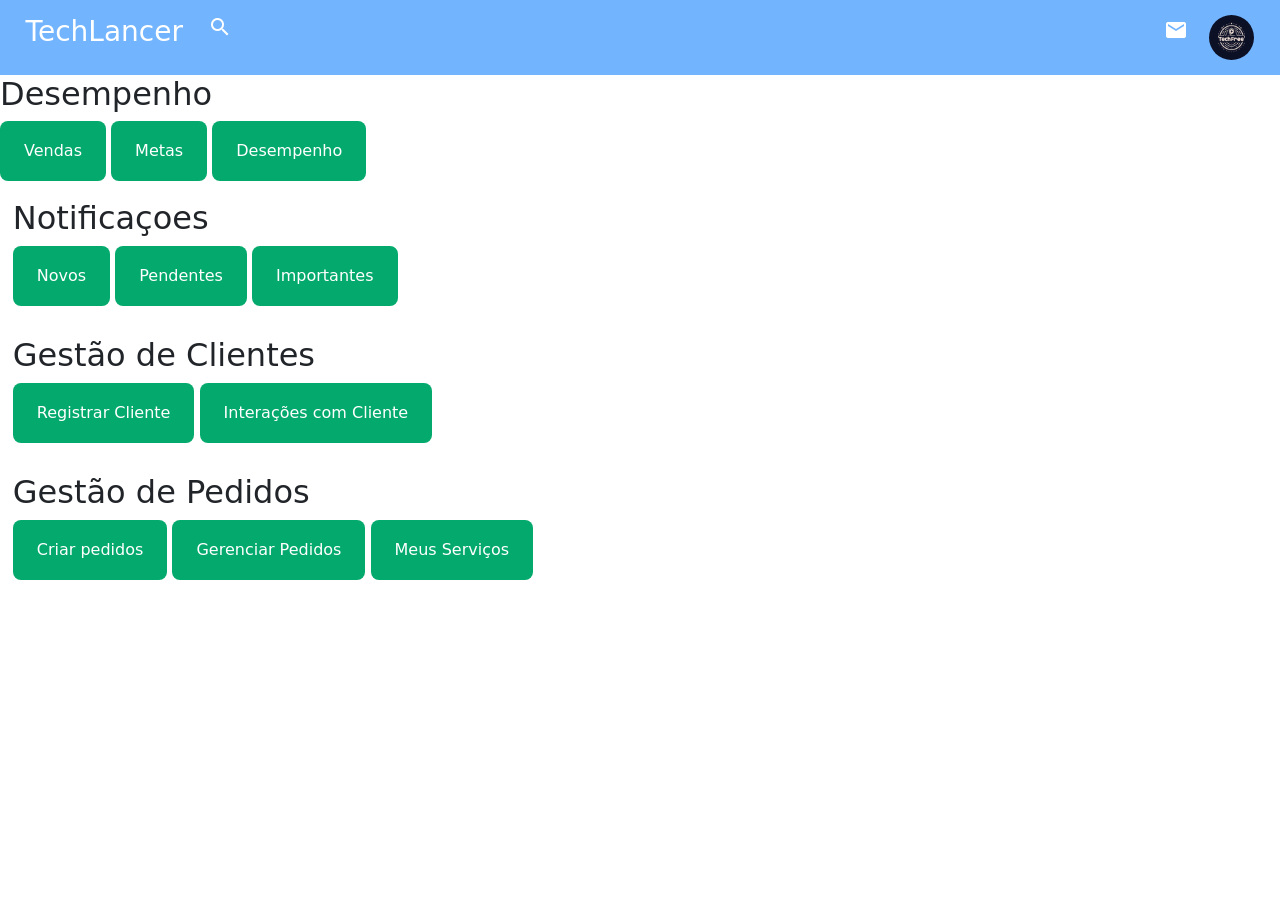
==== interface_tec.html @ 64a8507b "Merge remote-tracking branch 'refs/remotes/origin/Guilherme' into Guilherme" ====
<!DOCTYPE html>
<html lang="pt-br">
<head>
    <meta charset="UTF-8">
    <meta name="viewport" content="width=device-width, initial-scale=1.0">
    <title>Interface tecnico</title>
    <link href="https://cdn.jsdelivr.net/npm/bootstrap@5.3.3/dist/css/bootstrap.min.css" rel="stylesheet" integrity="sha384-QWTKZyjpPEjISv5WaRU9OFeRpok6YctnYmDr5pNlyT2bRjXh0JMhjY6hW+ALEwIH" crossorigin="anonymous">
    <link rel="stylesheet" href="/assets/css/interface-tec.css">
    <link href="https://fonts.googleapis.com/icon?family=Material+Icons" rel="stylesheet">
    <link rel="stylesheet" href="assets/css/style.css">

</head>
<body>
    <header>
        <div class="info-header">
            <div class="logo">
                <h3>TechLancer</h3>
            </div>
            <div class="icons-header">
                <span class="material-icons">
                    search
                </span>
            </div>
        </div>
        <div style="align-items: center;" class info-header>
            <span  class="material-icons">
                circle_notifications
            </span>
            <span class="material-icons">
                email
                </span>
            <img style="height: 45px; width: 45px; border-radius: 50px; margin-left: 20px;" src="/assets/imagens/logo.jpg">
        </div>
    </header>

    <div id="desempenho">
        <div class="resumo-de-vendas">
            <h2>Desempenho</h2>
            <button>Vendas</button>
            <button>Metas</button>
            <button>Desempenho</button>
        </div>
    </div>
    <div id="notificacao">
        <div class="notificacao">
            <h2>Notificaçoes</h2>
            <button>Novos</button>
            <button>Pendentes</button>
            <button>Importantes</button>
        </div>
    </div>
    <div id="gestao-de-cliente">
        <div class="cadastro-de-cliente">
            <h2>Gestão de Clientes</h2>
            <button>Registrar Cliente</button>
            <button>Interações com Cliente</button>
        </div>
    </div>
    <div id="gestao-de-pedido">
        <div class="criacao-e-gerenciamento">
            <h2>Gestão de Pedidos</h2>
            <button>Criar pedidos</button>
            <button>Gerenciar Pedidos</button>
            <button>Meus Serviços</button>
        </div>
    </div>
</body>
</html>
---- assets/css/interface-tec.css ----
*{
  margin:0;
  padding:0;
  box-sizing: border-box;
}
header{
  background-color: #73b4ff;
  padding: 15px 2%;
  display: flex;
  justify-content: space-between;
}
.info-header{
  color: white;
  display: flex;
  justify-content: space-around;
  width: 5vh;
}
.info-header svg{
  align-items: center;
  margin: 20px;
  color: white;
}
.icons-header{
  margin-left: 15px;
}
.material-icons{
  color: white;
  width: 20px;
  height: 20px;
  margin-left: 10px;
}

<<<<<<< HEAD
  #desempenho{
    display: flex;
    flex-direction: column;
    padding: 1%;
  }
  #notificacao{
    display: flex;
    flex-direction: column;
    padding: 1%;
  }
  #gestao-de-cliente{
    display: flex;
    flex-direction: column;
    padding: 1%;
  }
  #gestao-de-pedido{
    display: flex;
    flex-direction: column;
    padding: 1%;
  }
  .resumo-de-vendas button{
    padding: 18px 24px;
    border-radius: 8px;
    transition-duration: 0.4s;
    background-color: #04AA6D;
    color: white;
    border: none;
  }
  .resumo-de-vendas button:hover{
    background-color: white; /* Green */
    color: black;
  }
  .notificacao{
    margin-top: 5px;
  }
  .notificacao button{
    padding: 18px 24px;
    border-radius: 8px;
    transition-duration: 0.4s;
    background-color: #04AA6D;
    color: white;
    border: none;
  }
  .notificacao button:hover{
    background-color: white; /* Green */
    color: black;
  }
  .cadastro-de-cliente{
    margin-top: 5px;
  }
  .cadastro-de-cliente button{
    padding: 18px 24px;
    border-radius: 8px;
    transition-duration: 0.4s;
    background-color: #04AA6D;
    color: white;
    border: none;
  }
  .cadastro-de-cliente button:hover{
    background-color: white; /* Green */
    color: black;
  }
  .criacao-e-gerenciamento{
    margin-top: 5px;
  }
  .criacao-e-gerenciamento button{
    padding: 18px 24px;
    border-radius: 8px;
    transition-duration: 0.4s;
    background-color: #04AA6D;
    color: white;
    border: none;
  }
  .criacao-e-gerenciamento button:hover{
    background-color: white; /* Green */
    color: black;
  }
=======
#desempenho {
  display: flex;
  flex-direction: column;
  padding: 1%;
}

.resumo-de-vendas button{
  padding: 18px 24px;
  border-radius: 8px;
  transition-duration: 0.4s;
  background-color: #04AA6D;
  color: white;
  border: none;
}
.resumo-de-vendas button:hover{
  background-color: white; /* Green */
  color: black;
}
.notificacao{
  margin-top: 5px;
}
.notificacao button{
  padding: 18px 24px;
  border-radius: 8px;
  transition-duration: 0.4s;
  background-color: #04AA6D;
  color: white;
  border: none;
}
.notificacao button:hover{
  background-color: white; /* Green */
  color: black;
}
>>>>>>> refs/remotes/origin/Guilherme
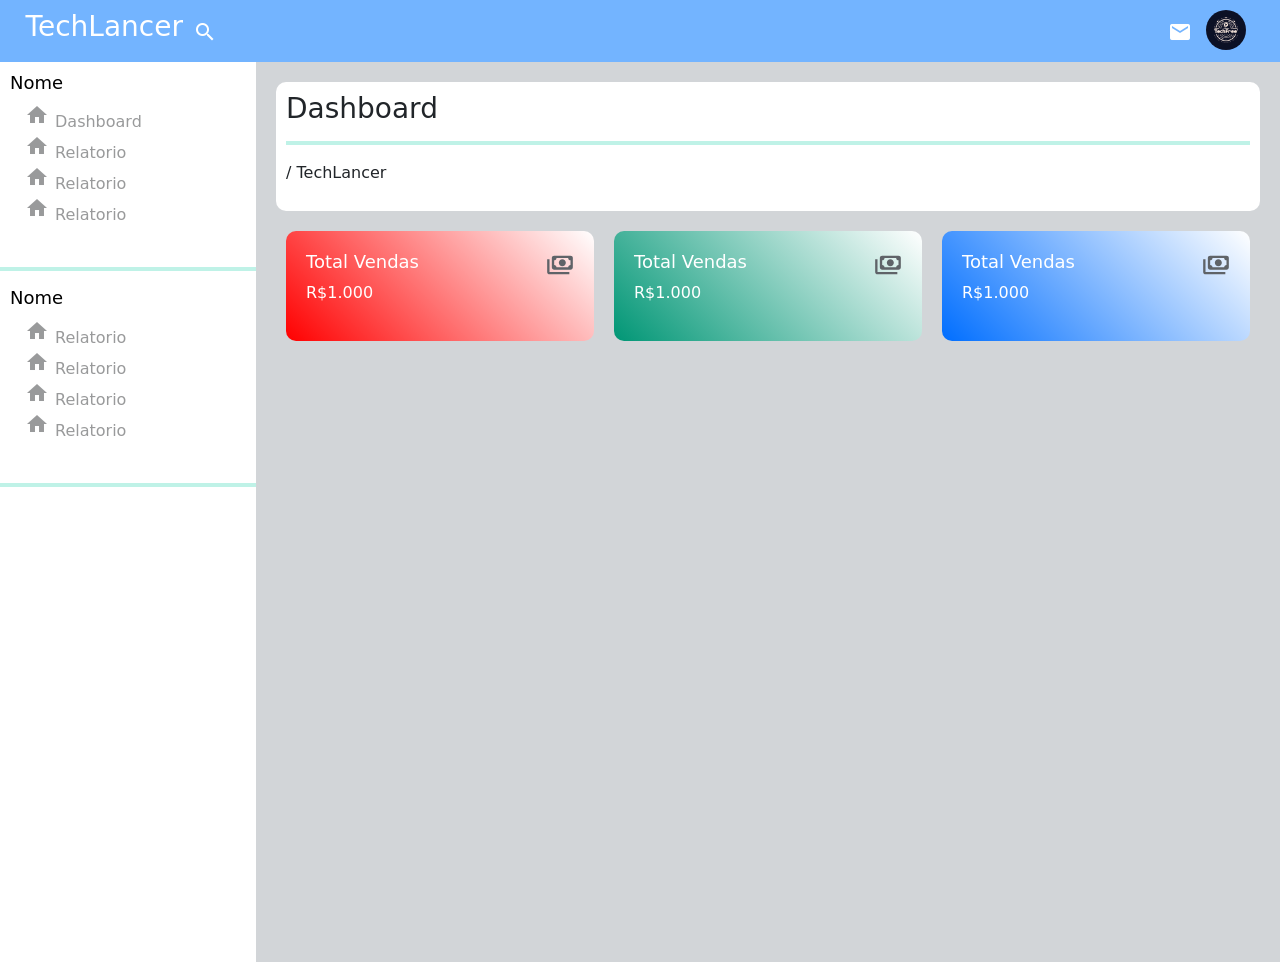
==== commit 2ad7d48a: "dashboard" ====
--- a/interface_tec.html
+++ b/interface_tec.html
@@ -7,8 +7,6 @@
     <link href="https://cdn.jsdelivr.net/npm/bootstrap@5.3.3/dist/css/bootstrap.min.css" rel="stylesheet" integrity="sha384-QWTKZyjpPEjISv5WaRU9OFeRpok6YctnYmDr5pNlyT2bRjXh0JMhjY6hW+ALEwIH" crossorigin="anonymous">
     <link rel="stylesheet" href="/assets/css/interface-tec.css">
     <link href="https://fonts.googleapis.com/icon?family=Material+Icons" rel="stylesheet">
-    <link rel="stylesheet" href="assets/css/style.css">
-
 </head>
 <body>
     <header>
@@ -22,47 +20,85 @@
                 </span>
             </div>
         </div>
-        <div style="align-items: center;" class info-header>
+        <div class="info-header">
             <span  class="material-icons">
                 circle_notifications
             </span>
             <span class="material-icons">
                 email
                 </span>
-            <img style="height: 45px; width: 45px; border-radius: 50px; margin-left: 20px;" src="/assets/imagens/logo.jpg">
+            <img src="/assets/imagens/logo.jpg">
         </div>
     </header>
+     
+    <section class="main">
+        <div class="sidebar">
+            <h3>Nome</h3>
+            <a class="content-1" href="#content-1"><span class="material-icons">
+                home
+                </span>Dashboard</a>
+            <a href="#content-2"><span class="material-icons">
+                home
+                </span>Relatorio</a>
+            <a href="#"><span class="material-icons">
+                home
+                </span>Relatorio</a>
+            <a href="#"><span class="material-icons">
+                home
+                </span>Relatorio</a>
+            <br/>
+            <hr>
+            <h3>Nome</h3>
+            <a href="#"><span class="material-icons">
+                home
+                </span>Relatorio</a>
+            <a href="#"><span class="material-icons">
+                home
+                </span>Relatorio</a>
+            <a href="#"><span class="material-icons">
+                home
+                </span>Relatorio</a>
+            <a href="#"><span class="material-icons">
+                home
+                </span>Relatorio</a>
+            <br/>
+            <hr>
+        </div>
+        
+       <div id="content-1">
+            <div class="titulo-secao">
+                <h2>Dashboard</h2>
+                <hr>
+                <p> / TechLancer</p>
+            </div>            
+            
+            <div class="box-info">
+                <div style="background: linear-gradient(45deg, #ff0000, rgb(255, 255, 255));" class="box-info-single">
+                    <div class="info-text">
+                        <h3>Total Vendas</h3>
+                        <p>R$1.000</p>
+                    </div>
+                    <svg xmlns="http://www.w3.org/2000/svg" height="28px" viewBox="0 -960 960 960" width="28px" fill="#5f6368"><path d="M560-440q-50 0-85-35t-35-85q0-50 35-85t85-35q50 0 85 35t35 85q0 50-35 85t-85 35ZM280-320q-33 0-56.5-23.5T200-400v-320q0-33 23.5-56.5T280-800h560q33 0 56.5 23.5T920-720v320q0 33-23.5 56.5T840-320H280Zm80-80h400q0-33 23.5-56.5T840-480v-160q-33 0-56.5-23.5T760-720H360q0 33-23.5 56.5T280-640v160q33 0 56.5 23.5T360-400Zm440 240H120q-33 0-56.5-23.5T40-240v-440h80v440h680v80ZM280-400v-320 320Z"/></svg>
+                </div>
+                <div style="background: linear-gradient(45deg, #009675, rgb(255, 255, 255));"class="box-info-single">
+                    <div class="info-text">
+                        <h3>Total Vendas</h3>
+                        <p>R$1.000</p>
+                    </div>
+                    <svg xmlns="http://www.w3.org/2000/svg" height="28px" viewBox="0 -960 960 960" width="28px" fill="#5f6368"><path d="M560-440q-50 0-85-35t-35-85q0-50 35-85t85-35q50 0 85 35t35 85q0 50-35 85t-85 35ZM280-320q-33 0-56.5-23.5T200-400v-320q0-33 23.5-56.5T280-800h560q33 0 56.5 23.5T920-720v320q0 33-23.5 56.5T840-320H280Zm80-80h400q0-33 23.5-56.5T840-480v-160q-33 0-56.5-23.5T760-720H360q0 33-23.5 56.5T280-640v160q33 0 56.5 23.5T360-400Zm440 240H120q-33 0-56.5-23.5T40-240v-440h80v440h680v80ZM280-400v-320 320Z"/></svg>
+                </div>
+                <div style="background: linear-gradient(45deg, #006eff, rgb(255, 255, 255));" class="box-info-single">
+                    <div class="info-text">
+                        <h3>Total Vendas</h3>
+                        <p>R$1.000</p>
+                    </div>
+                    <svg xmlns="http://www.w3.org/2000/svg" height="28px" viewBox="0 -960 960 960" width="28px" fill="#5f6368"><path d="M560-440q-50 0-85-35t-35-85q0-50 35-85t85-35q50 0 85 35t35 85q0 50-35 85t-85 35ZM280-320q-33 0-56.5-23.5T200-400v-320q0-33 23.5-56.5T280-800h560q33 0 56.5 23.5T920-720v320q0 33-23.5 56.5T840-320H280Zm80-80h400q0-33 23.5-56.5T840-480v-160q-33 0-56.5-23.5T760-720H360q0 33-23.5 56.5T280-640v160q33 0 56.5 23.5T360-400Zm440 240H120q-33 0-56.5-23.5T40-240v-440h80v440h680v80ZM280-400v-320 320Z"/></svg>
+                </div>
+            </div>
+        </div>
+        
+    </section>
+</body>
+</html>
 
-    <div id="desempenho">
-        <div class="resumo-de-vendas">
-            <h2>Desempenho</h2>
-            <button>Vendas</button>
-            <button>Metas</button>
-            <button>Desempenho</button>
-        </div>
-    </div>
-    <div id="notificacao">
-        <div class="notificacao">
-            <h2>Notificaçoes</h2>
-            <button>Novos</button>
-            <button>Pendentes</button>
-            <button>Importantes</button>
-        </div>
-    </div>
-    <div id="gestao-de-cliente">
-        <div class="cadastro-de-cliente">
-            <h2>Gestão de Clientes</h2>
-            <button>Registrar Cliente</button>
-            <button>Interações com Cliente</button>
-        </div>
-    </div>
-    <div id="gestao-de-pedido">
-        <div class="criacao-e-gerenciamento">
-            <h2>Gestão de Pedidos</h2>
-            <button>Criar pedidos</button>
-            <button>Gerenciar Pedidos</button>
-            <button>Meus Serviços</button>
-        </div>
-    </div>
-</body>
-</html>+
--- a/assets/css/interface-tec.css
+++ b/assets/css/interface-tec.css
@@ -3,143 +3,119 @@
   padding:0;
   box-sizing: border-box;
 }
+html,body{
+  height: 100%;
+}
 header{
   background-color: #73b4ff;
-  padding: 15px 2%;
+  padding: 10px 2%;
   display: flex;
   justify-content: space-between;
 }
 .info-header{
-  color: white;
+  color: rgb(255, 255, 255);
   display: flex;
-  justify-content: space-around;
-  width: 5vh;
 }
-.info-header svg{
-  align-items: center;
-  margin: 20px;
-  color: white;
+.logo h3{
+  font-size: 28px;
+}
+.logo h3:hover{
+  opacity: 0.7;
+  cursor: pointer;
+}
+.info-header img{
+  width: 40px;
+  height: 40px;
+  border-radius: 20px;
+  margin: 0 8px;
+}
+.info-header span{
+  margin: 10px 10px 0px 0px;
 }
 .icons-header{
-  margin-left: 15px;
+  margin-left: 10px;
 }
+
 .material-icons{
-  color: white;
+  color: rgb(255, 255, 255);
   width: 20px;
   height: 20px;
   margin-left: 10px;
+  cursor: pointer;
+}
+.material-icons:hover{
+  opacity: 0.7;
+}
+.main{
+  display: flex;
+  flex-wrap: wrap;
+  height: 100%;
+}
+.sidebar{
+  width: 20%;
+  background-color: white;
+  height: 100%;
+}
+.sidebar a:hover{
+  border-left: 6px solid #73b4ff;
+  background-color: #d2d5d8;
+  color: rgb(44, 44, 44);
+  font-weight: bold;
+}
+.sidebar a:hover > span{
+  color: black;
+
+}
+.sidebar h3{
+  color: rgb(0, 0, 0);
+  font-size: 18px;
+  margin: 10px;
+}
+.sidebar a{
+  display: block;
+  text-decoration: none;
+  margin-left: 15px;
+  color: #999a9b;
+}
+.sidebar a > span{
+  color: #999a9b;
+  margin-right: 10px;
+}
+#content-1{
+  width: 80%;
+  background-color: #d2d5d8;
+  padding: 20px;
+}
+.titulo-secao{
+  border-radius: 10px;
+  background-color: white;
+  padding: 10px;
 }
 
-<<<<<<< HEAD
-  #desempenho{
-    display: flex;
-    flex-direction: column;
-    padding: 1%;
-  }
-  #notificacao{
-    display: flex;
-    flex-direction: column;
-    padding: 1%;
-  }
-  #gestao-de-cliente{
-    display: flex;
-    flex-direction: column;
-    padding: 1%;
-  }
-  #gestao-de-pedido{
-    display: flex;
-    flex-direction: column;
-    padding: 1%;
-  }
-  .resumo-de-vendas button{
-    padding: 18px 24px;
-    border-radius: 8px;
-    transition-duration: 0.4s;
-    background-color: #04AA6D;
-    color: white;
-    border: none;
-  }
-  .resumo-de-vendas button:hover{
-    background-color: white; /* Green */
-    color: black;
-  }
-  .notificacao{
-    margin-top: 5px;
-  }
-  .notificacao button{
-    padding: 18px 24px;
-    border-radius: 8px;
-    transition-duration: 0.4s;
-    background-color: #04AA6D;
-    color: white;
-    border: none;
-  }
-  .notificacao button:hover{
-    background-color: white; /* Green */
-    color: black;
-  }
-  .cadastro-de-cliente{
-    margin-top: 5px;
-  }
-  .cadastro-de-cliente button{
-    padding: 18px 24px;
-    border-radius: 8px;
-    transition-duration: 0.4s;
-    background-color: #04AA6D;
-    color: white;
-    border: none;
-  }
-  .cadastro-de-cliente button:hover{
-    background-color: white; /* Green */
-    color: black;
-  }
-  .criacao-e-gerenciamento{
-    margin-top: 5px;
-  }
-  .criacao-e-gerenciamento button{
-    padding: 18px 24px;
-    border-radius: 8px;
-    transition-duration: 0.4s;
-    background-color: #04AA6D;
-    color: white;
-    border: none;
-  }
-  .criacao-e-gerenciamento button:hover{
-    background-color: white; /* Green */
-    color: black;
-  }
-=======
-#desempenho {
-  display: flex;
-  flex-direction: column;
-  padding: 1%;
+h2{
+  font-size: 28px;
 }
 
-.resumo-de-vendas button{
-  padding: 18px 24px;
-  border-radius: 8px;
-  transition-duration: 0.4s;
-  background-color: #04AA6D;
+hr{
+  color: #02cca0;
+  border: 2px solid #02cca0;
+}
+h3{
+  font-size: 18px;
+}
+
+.box-info{
+  width: 100%;
+  margin-top: 20px;
+  display: flex;
+  justify-content: space-around;
+}
+.box-info-single{
+  display: flex;
+  justify-content: space-between;
+  width: 100%;
+  border-radius: 10px;
   color: white;
-  border: none;
-}
-.resumo-de-vendas button:hover{
-  background-color: white; /* Green */
-  color: black;
-}
-.notificacao{
-  margin-top: 5px;
-}
-.notificacao button{
-  padding: 18px 24px;
-  border-radius: 8px;
-  transition-duration: 0.4s;
-  background-color: #04AA6D;
-  color: white;
-  border: none;
-}
-.notificacao button:hover{
-  background-color: white; /* Green */
-  color: black;
-}
->>>>>>> refs/remotes/origin/Guilherme
+  margin: 0 10px;
+  padding: 20px;
+}
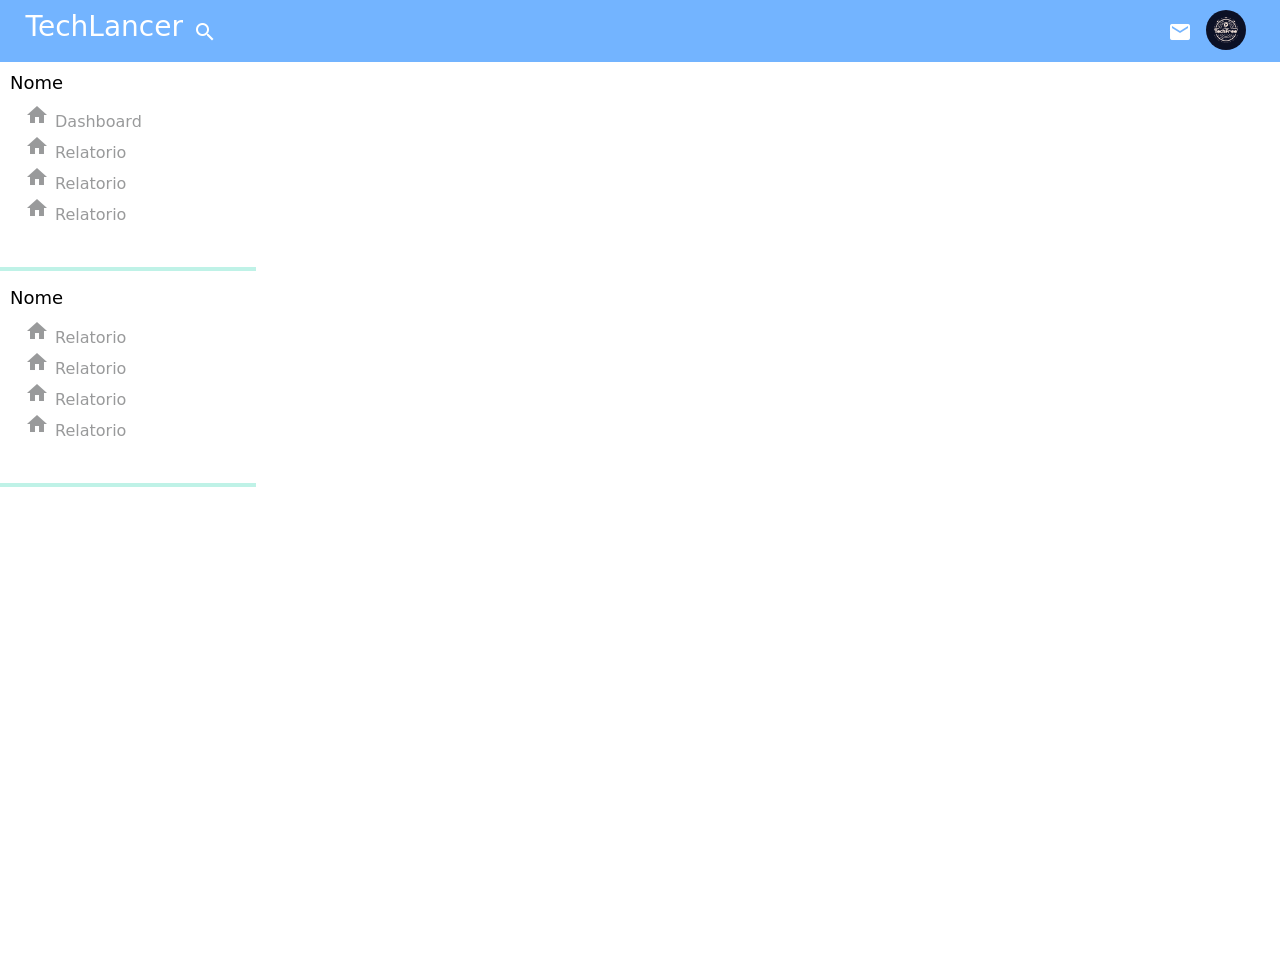
==== commit 61a7c7da: "exibição do conteudo" ====
--- a/interface_tec.html
+++ b/interface_tec.html
@@ -98,6 +98,13 @@
         </div>
         
     </section>
+    <script>
+        document.querySelector('.content-1').addEventListener('click', function(event) {
+            event.preventDefault();  // Previne o comportamento padrão do link
+            var content = document.getElementById('content-1');
+            content.classList.toggle('show');
+        });
+    </script>
 </body>
 </html>
 
--- a/assets/css/interface-tec.css
+++ b/assets/css/interface-tec.css
@@ -118,4 +118,15 @@
   color: white;
   margin: 0 10px;
   padding: 20px;
+}
+
+#content-1{
+  opacity: 0;
+            max-height: 0;
+            overflow: hidden;
+            transition: opacity 0.7s ease, max-height 0.7s ease;
+}
+#content-1.show {
+  opacity: 1;
+  max-height: 1000px; /* Defina um valor suficientemente alto */
 }
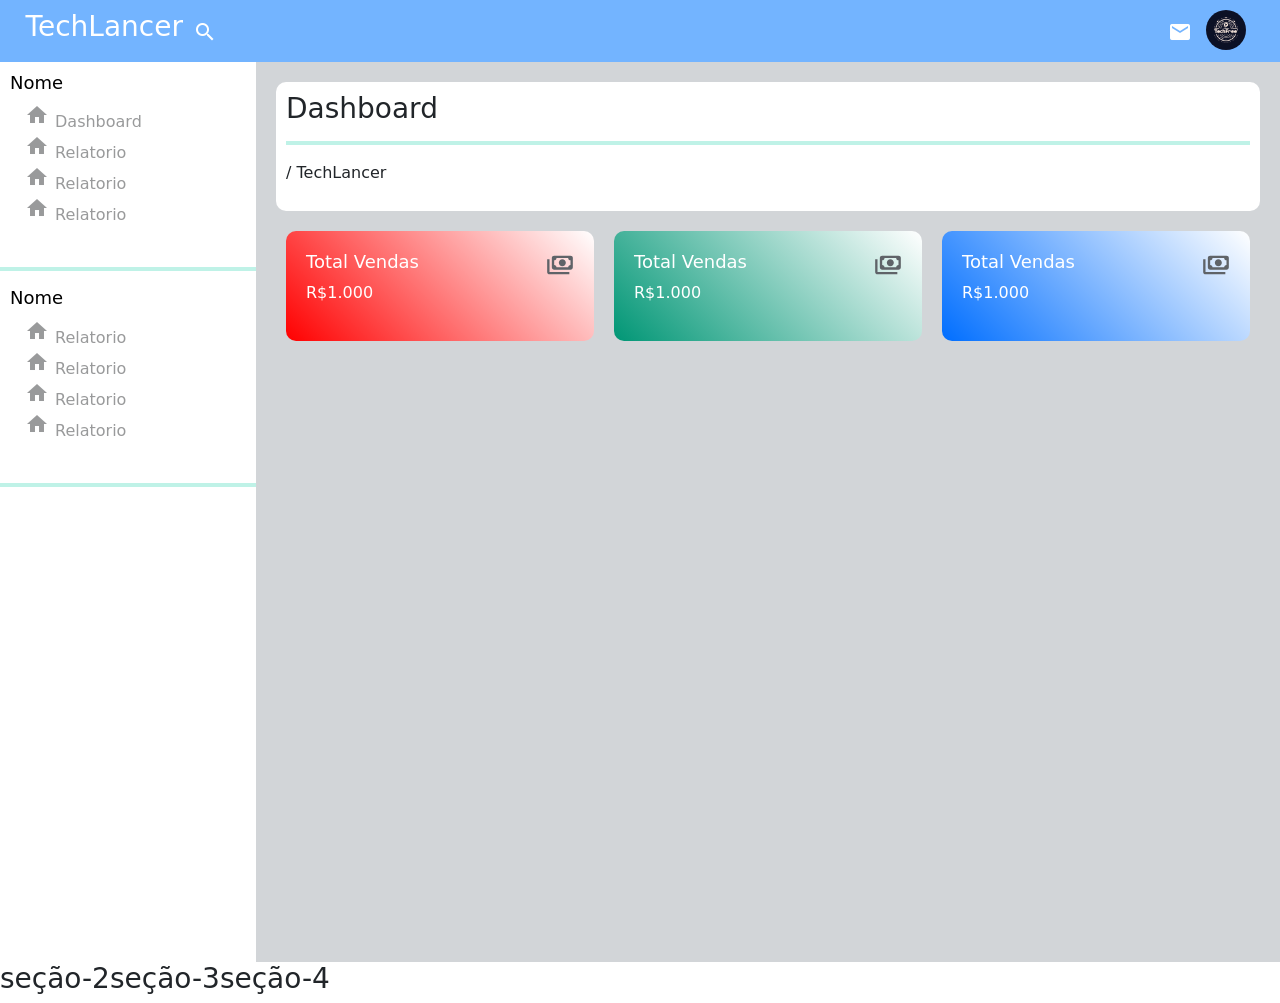
==== commit c362b8fc: "add seções" ====
--- a/interface_tec.html
+++ b/interface_tec.html
@@ -37,13 +37,13 @@
             <a class="content-1" href="#content-1"><span class="material-icons">
                 home
                 </span>Dashboard</a>
-            <a href="#content-2"><span class="material-icons">
+            <a class="content-2" href="#content-2"><span class="material-icons">
                 home
                 </span>Relatorio</a>
-            <a href="#"><span class="material-icons">
+            <a class="content-3" href="#content-3"><span class="material-icons">
                 home
                 </span>Relatorio</a>
-            <a href="#"><span class="material-icons">
+            <a class="content-4" href="#content-4"><span class="material-icons">
                 home
                 </span>Relatorio</a>
             <br/>
@@ -97,14 +97,19 @@
             </div>
         </div>
         
+        <div id="content-2">
+            <h2>seção-2</h2>
+        </div>
+
+        <div id="content-3">
+            <h2>seção-3</h2>
+        </div>
+
+        <div id="content-4">
+            <h2>seção-4</h2>
+        </div>
+
     </section>
-    <script>
-        document.querySelector('.content-1').addEventListener('click', function(event) {
-            event.preventDefault();  // Previne o comportamento padrão do link
-            var content = document.getElementById('content-1');
-            content.classList.toggle('show');
-        });
-    </script>
 </body>
 </html>
 
--- a/assets/css/interface-tec.css
+++ b/assets/css/interface-tec.css
@@ -120,13 +120,3 @@
   padding: 20px;
 }
 
-#content-1{
-  opacity: 0;
-            max-height: 0;
-            overflow: hidden;
-            transition: opacity 0.7s ease, max-height 0.7s ease;
-}
-#content-1.show {
-  opacity: 1;
-  max-height: 1000px; /* Defina um valor suficientemente alto */
-}
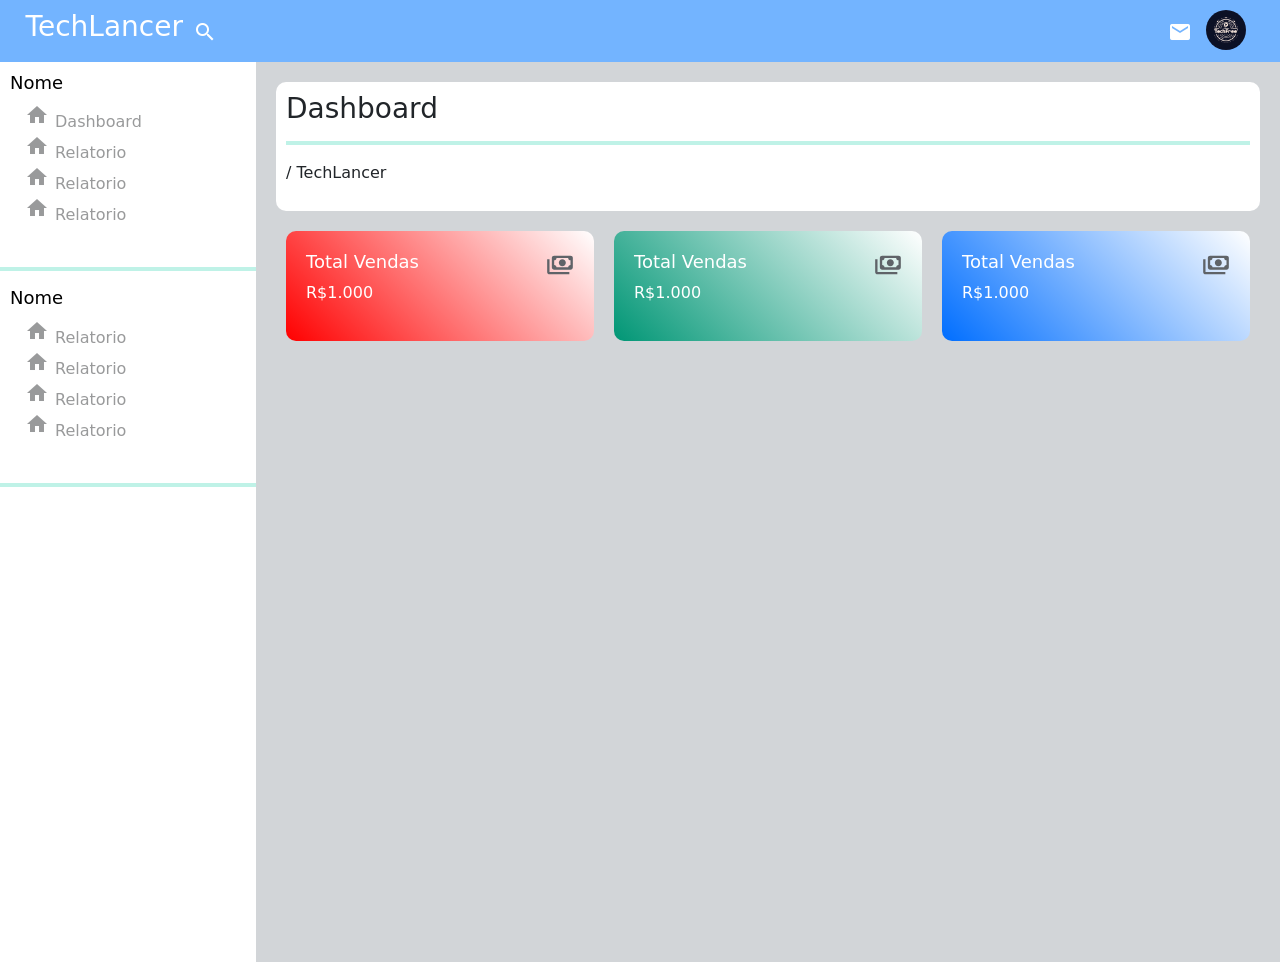
==== commit 48f50be7: "seções finalizadas" ====
--- a/interface_tec.html
+++ b/interface_tec.html
@@ -34,16 +34,16 @@
     <section class="main">
         <div class="sidebar">
             <h3>Nome</h3>
-            <a class="content-1" href="#content-1"><span class="material-icons">
+            <a class="content-1" href="#content-1" onclick="showSection('content-1')"><span class="material-icons">
                 home
                 </span>Dashboard</a>
-            <a class="content-2" href="#content-2"><span class="material-icons">
+            <a class="content-2" href="#content-2" onclick="showSection('content-2')"><span class="material-icons">
                 home
                 </span>Relatorio</a>
-            <a class="content-3" href="#content-3"><span class="material-icons">
+            <a class="content-3" href="#content-3" onclick="showSection('content-3')"><span class="material-icons">
                 home
                 </span>Relatorio</a>
-            <a class="content-4" href="#content-4"><span class="material-icons">
+            <a class="content-4" href="#content-4" onclick="showSection('content-4')"><span class="material-icons">
                 home
                 </span>Relatorio</a>
             <br/>
@@ -110,6 +110,26 @@
         </div>
 
     </section>
+    <script>
+        function showSection(id) {
+            // Oculta todas as seções
+            var sections = document.querySelectorAll('.main > div[id^="content-"]');
+            sections.forEach(function(section) {
+                section.style.display = 'none';
+            });
+    
+            // Mostra a seção desejada
+            var sectionToShow = document.getElementById(id);
+            if (sectionToShow) {
+                sectionToShow.style.display = 'block';
+            }
+        }
+    
+        // Inicialmente, exibe a primeira seção
+        document.addEventListener('DOMContentLoaded', function() {
+            showSection('content-1'); // Altere para o ID da seção que você deseja exibir por padrão
+        });
+    </script>
 </body>
 </html>
 
--- a/assets/css/interface-tec.css
+++ b/assets/css/interface-tec.css
@@ -5,6 +5,9 @@
 }
 html,body{
   height: 100%;
+}
+.main > div[id^="content-"] {
+  display: none;
 }
 header{
   background-color: #73b4ff;
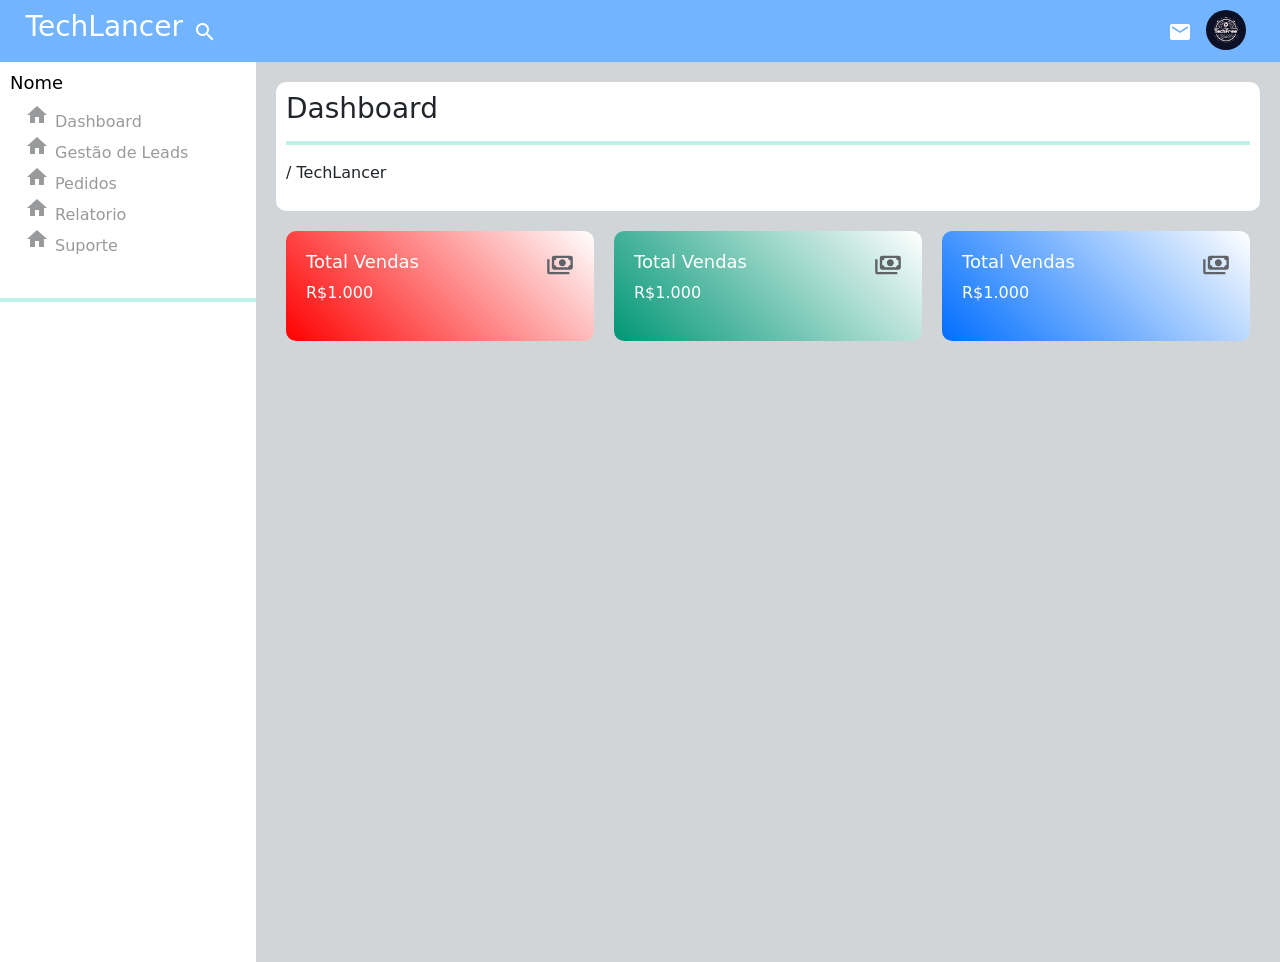
==== commit 11d6b36c: "." ====
--- a/interface_tec.html
+++ b/interface_tec.html
@@ -39,28 +39,16 @@
                 </span>Dashboard</a>
             <a class="content-2" href="#content-2" onclick="showSection('content-2')"><span class="material-icons">
                 home
-                </span>Relatorio</a>
+                </span>Gestão de Leads</a>
             <a class="content-3" href="#content-3" onclick="showSection('content-3')"><span class="material-icons">
                 home
-                </span>Relatorio</a>
+                </span>Pedidos</a>
             <a class="content-4" href="#content-4" onclick="showSection('content-4')"><span class="material-icons">
                 home
                 </span>Relatorio</a>
-            <br/>
-            <hr>
-            <h3>Nome</h3>
-            <a href="#"><span class="material-icons">
+            <a class="content-5" href="#content-5" onclick="showSection('content-5')"><span class="material-icons">
                 home
-                </span>Relatorio</a>
-            <a href="#"><span class="material-icons">
-                home
-                </span>Relatorio</a>
-            <a href="#"><span class="material-icons">
-                home
-                </span>Relatorio</a>
-            <a href="#"><span class="material-icons">
-                home
-                </span>Relatorio</a>
+                </span>Suporte</a>
             <br/>
             <hr>
         </div>
@@ -109,6 +97,9 @@
             <h2>seção-4</h2>
         </div>
 
+        <div id="content-5">
+            <h2>seção-5</h2>
+        </div>
     </section>
     <script>
         function showSection(id) {
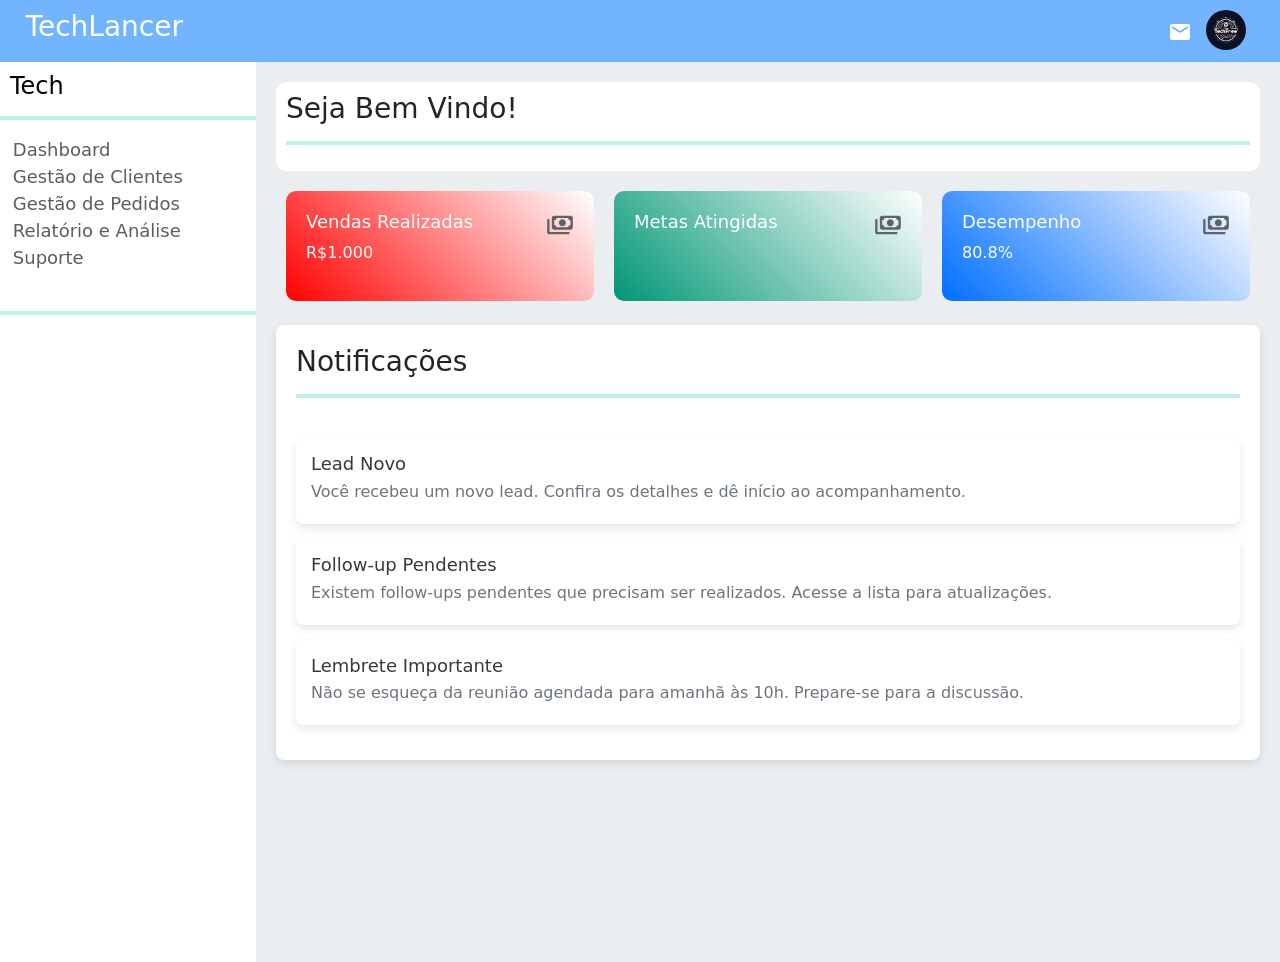
==== commit e4a592dd: "finalização do codigo do teclancer." ====
--- a/interface_tec.html
+++ b/interface_tec.html
@@ -7,17 +7,13 @@
     <link href="https://cdn.jsdelivr.net/npm/bootstrap@5.3.3/dist/css/bootstrap.min.css" rel="stylesheet" integrity="sha384-QWTKZyjpPEjISv5WaRU9OFeRpok6YctnYmDr5pNlyT2bRjXh0JMhjY6hW+ALEwIH" crossorigin="anonymous">
     <link rel="stylesheet" href="/assets/css/interface-tec.css">
     <link href="https://fonts.googleapis.com/icon?family=Material+Icons" rel="stylesheet">
+    <script src="assets/js/interface_tec.js"></script>
 </head>
 <body>
     <header>
         <div class="info-header">
             <div class="logo">
                 <h3>TechLancer</h3>
-            </div>
-            <div class="icons-header">
-                <span class="material-icons">
-                    search
-                </span>
             </div>
         </div>
         <div class="info-header">
@@ -29,98 +25,369 @@
                 </span>
             <img src="/assets/imagens/logo.jpg">
         </div>
-    </header>
-     
+    </header>   
     <section class="main">
         <div class="sidebar">
-            <h3>Nome</h3>
-            <a class="content-1" href="#content-1" onclick="showSection('content-1')"><span class="material-icons">
-                home
-                </span>Dashboard</a>
-            <a class="content-2" href="#content-2" onclick="showSection('content-2')"><span class="material-icons">
-                home
-                </span>Gestão de Leads</a>
-            <a class="content-3" href="#content-3" onclick="showSection('content-3')"><span class="material-icons">
-                home
-                </span>Pedidos</a>
-            <a class="content-4" href="#content-4" onclick="showSection('content-4')"><span class="material-icons">
-                home
-                </span>Relatorio</a>
-            <a class="content-5" href="#content-5" onclick="showSection('content-5')"><span class="material-icons">
-                home
-                </span>Suporte</a>
+            <h3>Tech</h3>
+            <hr>
+            <a class="content-1" href="#content-1" onclick="showSection('content-1')">Dashboard</a>
+            <a class="content-2" href="#content-2" onclick="showSection('content-2')">Gestão de Clientes</a>
+            <a class="content-3" href="#content-3" onclick="showSection('content-3')">Gestão de Pedidos</a>
+            <a class="content-4" href="#content-4" onclick="showSection('content-4')">Relatório e Análise</a>
+            <a class="content-5" href="#content-5" onclick="showSection('content-5')">Suporte</a>
             <br/>
             <hr>
         </div>
-        
        <div id="content-1">
             <div class="titulo-secao">
-                <h2>Dashboard</h2>
-                <hr>
-                <p> / TechLancer</p>
+                <h2>Seja Bem Vindo!</h2>
+                <hr>
             </div>            
             
             <div class="box-info">
                 <div style="background: linear-gradient(45deg, #ff0000, rgb(255, 255, 255));" class="box-info-single">
                     <div class="info-text">
-                        <h3>Total Vendas</h3>
+                        <h3>Vendas Realizadas</h3>
                         <p>R$1.000</p>
                     </div>
                     <svg xmlns="http://www.w3.org/2000/svg" height="28px" viewBox="0 -960 960 960" width="28px" fill="#5f6368"><path d="M560-440q-50 0-85-35t-35-85q0-50 35-85t85-35q50 0 85 35t35 85q0 50-35 85t-85 35ZM280-320q-33 0-56.5-23.5T200-400v-320q0-33 23.5-56.5T280-800h560q33 0 56.5 23.5T920-720v320q0 33-23.5 56.5T840-320H280Zm80-80h400q0-33 23.5-56.5T840-480v-160q-33 0-56.5-23.5T760-720H360q0 33-23.5 56.5T280-640v160q33 0 56.5 23.5T360-400Zm440 240H120q-33 0-56.5-23.5T40-240v-440h80v440h680v80ZM280-400v-320 320Z"/></svg>
                 </div>
                 <div style="background: linear-gradient(45deg, #009675, rgb(255, 255, 255));"class="box-info-single">
                     <div class="info-text">
-                        <h3>Total Vendas</h3>
-                        <p>R$1.000</p>
+                        <h3>Metas Atingidas</h3>
+                        <p></p>
                     </div>
                     <svg xmlns="http://www.w3.org/2000/svg" height="28px" viewBox="0 -960 960 960" width="28px" fill="#5f6368"><path d="M560-440q-50 0-85-35t-35-85q0-50 35-85t85-35q50 0 85 35t35 85q0 50-35 85t-85 35ZM280-320q-33 0-56.5-23.5T200-400v-320q0-33 23.5-56.5T280-800h560q33 0 56.5 23.5T920-720v320q0 33-23.5 56.5T840-320H280Zm80-80h400q0-33 23.5-56.5T840-480v-160q-33 0-56.5-23.5T760-720H360q0 33-23.5 56.5T280-640v160q33 0 56.5 23.5T360-400Zm440 240H120q-33 0-56.5-23.5T40-240v-440h80v440h680v80ZM280-400v-320 320Z"/></svg>
                 </div>
                 <div style="background: linear-gradient(45deg, #006eff, rgb(255, 255, 255));" class="box-info-single">
                     <div class="info-text">
-                        <h3>Total Vendas</h3>
-                        <p>R$1.000</p>
+                        <h3>Desempenho</h3>
+                        <p>80.8%</p>
                     </div>
                     <svg xmlns="http://www.w3.org/2000/svg" height="28px" viewBox="0 -960 960 960" width="28px" fill="#5f6368"><path d="M560-440q-50 0-85-35t-35-85q0-50 35-85t85-35q50 0 85 35t35 85q0 50-35 85t-85 35ZM280-320q-33 0-56.5-23.5T200-400v-320q0-33 23.5-56.5T280-800h560q33 0 56.5 23.5T920-720v320q0 33-23.5 56.5T840-320H280Zm80-80h400q0-33 23.5-56.5T840-480v-160q-33 0-56.5-23.5T760-720H360q0 33-23.5 56.5T280-640v160q33 0 56.5 23.5T360-400Zm440 240H120q-33 0-56.5-23.5T40-240v-440h80v440h680v80ZM280-400v-320 320Z"/></svg>
                 </div>
             </div>
-        </div>
-        
+            <br>
+            <!-- Notificações -->
+            <div class="section">
+                <h2>Notificações</h2>
+                <hr>
+                <br>
+                <div class="notification-item">
+                    <h3>Lead Novo</h3>
+                    <p>Você recebeu um novo lead. Confira os detalhes e dê início ao acompanhamento.</p>
+                </div>
+                <div class="notification-item">
+                    <h3>Follow-up Pendentes</h3>
+                    <p>Existem follow-ups pendentes que precisam ser realizados. Acesse a lista para atualizações.</p>
+                </div>
+                <div class="notification-item">
+                    <h3>Lembrete Importante</h3>
+                    <p>Não se esqueça da reunião agendada para amanhã às 10h. Prepare-se para a discussão.</p>
+                </div>
+            </div>
+        </div>
         <div id="content-2">
-            <h2>seção-2</h2>
-        </div>
-
+            <!-- Cadastro de Clientes -->
+            <div class="section">
+                <h2>Cadastro de Clientes</h2>
+                <hr>
+                <form id="customerForm">
+                    <div class="form-group">
+                        <label for="customerName">Nome do Cliente</label>
+                        <input type="text" id="customerName" name="customerName" required>
+                    </div>
+                    <div class="form-group">
+                        <label for="contact">Contato</label>
+                        <input type="text" id="contact" name="contact" required>
+                    </div>
+                    <div class="form-group">
+                        <label for="purchaseHistory">Histórico de Compras</label>
+                        <textarea id="purchaseHistory" name="purchaseHistory" rows="4"></textarea>
+                    </div>
+                    <button type="submit" class="btn">Salvar Cliente</button>
+                </form>
+            </div>
+        
+            <!-- Segmentação de Leads -->
+            <div class="section">
+                <h2>Segmentação de Leads</h2>
+                <hr>
+                <form id="leadSegmentationForm">
+                    <div class="form-group">
+                        <label for="leadStage">Estágio no Funil de Vendas</label>
+                        <select id="leadStage" name="leadStage">
+                            <option value="prospect">Prospect</option>
+                            <option value="qualified">Qualificado</option>
+                            <option value="negotiation">Negociação</option>
+                            <option value="closed">Fechado</option>
+                        </select>
+                    </div>
+                    <div class="form-group">
+                        <label for="industry">Setor</label>
+                        <select id="industry" name="industry">
+                            <option value="">Todos os Setores</option>
+                            <option value="technology">Tecnologia</option>
+                            <option value="finance">Finanças</option>
+                            <option value="healthcare">Saúde</option>
+                            <option value="education">Educação</option>
+                        </select>
+                    </div>
+                    <button type="submit" class="btn">Segmentar Leads</button>
+                </form>
+            </div>
+        
+            <!-- Histórico de Interações -->
+            <div class="section">
+                <h2>Histórico de Interações</h2>
+                <hr>
+                <form id="interactionForm">
+                    <div class="form-group">
+                        <label for="interactionDate">Data da Interação</label>
+                        <input type="date" id="interactionDate" name="interactionDate" required>
+                    </div>
+                    <div class="form-group">
+                        <label for="interactionType">Tipo de Interação</label>
+                        <select id="interactionType" name="interactionType">
+                            <option value="call">Ligação</option>
+                            <option value="email">E-mail</option>
+                            <option value="meeting">Reunião</option>
+                        </select>
+                    </div>
+                    <div class="form-group">
+                        <label for="interactionDetails">Detalhes da Interação</label>
+                        <textarea id="interactionDetails" name="interactionDetails" rows="4"></textarea>
+                    </div>
+                    <button type="submit" class="btn">Registrar Interação</button>
+                </form>
+            </div>
+        </div>
         <div id="content-3">
-            <h2>seção-3</h2>
-        </div>
-
+            <!-- Criação e Gerenciamento de Pedidos -->
+            <div class="section">
+                <h2>Criação e Gerenciamento de Pedidos</h2>
+                <hr>
+                <form id="orderForm">
+                <div class="form-group">
+                    <label for="orderDate">Data do Pedido</label>
+                    <input type="date" id="orderDate" name="orderDate" required>
+                </div>
+                <div class="form-group">
+                    <label for="customer">Cliente</label>
+                    <input type="text" id="customer" name="customer" required>
+                </div>
+                <div class="form-group">
+                    <label for="items">Itens do Pedido</label>
+                    <input type="text" id="items" name="items" required>
+                </div>
+                <div class="form-group">
+                    <label for="quantity">Quantidade</label>
+                    <input type="number" id="quantity" name="quantity" required>
+                </div>
+                <div class="form-group">
+                    <label for="paymentMethod">Forma de Pagamento</label>
+                    <select id="paymentMethod" name="paymentMethod" required>
+                        <option value="creditCard">Cartão de Crédito</option>
+                        <option value="paypal">PayPal</option>
+                        <option value="bankTransfer">Transferência Bancária</option>
+                    </select>
+                </div>
+                <div class="form-group">
+                    <label for="notes">Observações</label>
+                    <textarea id="notes" name="notes" rows="4"></textarea>
+                </div>
+                <button type="submit" class="btn">Criar Pedido</button>
+                </form>
+            </div>
+
+            <!-- Acompanhamento do Status do Pedido -->
+            <div class="section">
+                <h2>Acompanhamento do Status do Pedido</h2>
+                <hr>
+                <form id="statusForm">
+                    <div class="form-group">
+                        <label for="orderId">ID do Pedido</label>
+                        <input type="text" id="orderId" name="orderId" required>
+                    </div>
+                    <div class="form-group">
+                        <label for="orderStatus">Status Atual</label>
+                        <select id="orderStatus" name="orderStatus" required>
+                            <option value="processing">Em Processamento</option>
+                            <option value="shipped">Enviado</option>
+                            <option value="delivered">Entregue</option>
+                        </select>
+                    </div>
+                    <div class="form-group">
+                        <label for="updateDate">Data de Atualização</label>
+                        <input type="date" id="updateDate" name="updateDate" required>
+                    </div>
+                    <div class="form-group">
+                        <label for="updateHistory">Histórico de Atualizações</label>
+                        <textarea id="updateHistory" name="updateHistory" rows="4"></textarea>
+                    </div>
+                    <button type="submit" class="btn">Atualizar Status</button>
+                </form>
+            </div>
+
+            <!-- Catálogo de Produtos -->
+            <div class="section">
+                <h2>Catálogo de Produtos</h2>
+                <hr>
+                <form id="catalogSearchForm">
+                    <div class="form-group">
+                        <label for="categoryFilter">Filtro por Categoria</label>
+                        <select id="categoryFilter" name="categoryFilter">
+                            <option value="">Todas as Categorias</option>
+                            <option value="electronics">Eletrônicos</option>
+                            <option value="clothing">Roupas</option>
+                            <option value="home">Casa</option>
+                        </select>
+                    </div>
+                    <div class="form-group">
+                        <label for="searchProduct">Busca por Nome ou Código</label>
+                        <input type="text" id="searchProduct" name="searchProduct">
+                    </div>
+                    <button type="submit" class="btn">Buscar</button>
+                </form>
+
+                <!-- Tabela de Produtos -->
+                <table>
+                    <thead>
+                        <tr>
+                            <th>Código do Produto</th>
+                            <th>Nome do Produto</th>
+                            <th>Descrição</th>
+                            <th>Preço</th>
+                            <th>Estoque Disponível</th>
+                        </tr>
+                    </thead>
+                    <tbody>
+                        <!-- Exemplo de Produto -->
+                        <tr>
+                            <td>001</td>
+                            <td>Produto Exemplo</td>
+                            <td>Descrição do produto exemplo.</td>
+                            <td>R$100,00</td>
+                            <td>20</td>
+                        </tr>
+                        <!-- Mais produtos podem ser listados aqui -->
+                    </tbody>
+                </table>
+            </div>
+        </div>
         <div id="content-4">
-            <h2>seção-4</h2>
-        </div>
-
+            <div class="section">
+                <h2>Relatórios de Vendas</h2>
+                <hr>
+                <form id="salesReportForm">
+                    <div class="form-group">
+                        <label for="reportPeriod">Período</label>
+                        <input type="date" id="startDate" name="startDate" required>
+                        <input type="date" id="endDate" name="endDate" required>
+                    </div>
+                    <div class="form-group">
+                        <label for="reportProduct">Produto</label>
+                        <select id="reportProduct" name="reportProduct">
+                            <option value="">Todos os Produtos</option>
+                            <option value="product1">Produto 1</option>
+                            <option value="product2">Produto 2</option>
+                        </select>
+                    </div>
+                    <div class="form-group">
+                        <label for="reportClient">Cliente</label>
+                        <input type="text" id="reportClient" name="reportClient">
+                    </div>
+                    <button type="submit" class="btn">Gerar Relatório</button>
+                </form>
+            </div>
+        
+            <!-- Análise de Desempenho -->
+            <div class="section">
+                <h2>Análise de Desempenho</h2>
+                <hr>
+                <div class="metrics">
+                    <div class="metric">
+                        <h3 id="conversionRate">0%</h3>
+                        <p>Taxa de Conversão</p>
+                    </div>
+                    <div class="metric">
+                        <h3 id="avgSaleValue">R$0,00</h3>
+                        <p>Valor Médio de Venda</p>
+                    </div>
+                    <div class="metric">
+                        <h3 id="responseTime">0h 0m</h3>
+                        <p>Tempo de Resposta</p>
+                    </div>
+                </div>
+            </div>
+        
+            <!-- Metas e KPI’s -->
+            <div class="section">
+                <h2>Metas e KPI’s</h2>
+                <hr>
+                <form id="kpiForm">
+                    <div class="form-group">
+                        <label for="salesTarget">Meta de Vendas</label>
+                        <input type="number" id="salesTarget" name="salesTarget" placeholder="R$" required>
+                    </div>
+                    <div class="form-group">
+                        <label for="kpiMetrics">KPI's</label>
+                        <textarea id="kpiMetrics" name="kpiMetrics" rows="4" placeholder="Liste os KPIs..."></textarea>
+                    </div>
+                    <button type="submit" class="btn">Atualizar Metas</button>
+                </form>
+            </div>
+        
+        </div>
         <div id="content-5">
-            <h2>seção-5</h2>
+             <!-- FAQ -->
+            <div class="section">
+                <h2>FAQ - Perguntas Frequentes</h2>
+                <hr>
+                <div class="faq-item">
+                    <h3 onclick="toggleFAQ('faq1')">Como faço para redefinir minha senha?</h3>
+                    <p id="faq1">Para redefinir sua senha, clique em "Esqueci minha senha" na página de login e siga as instruções enviadas para o seu e-mail.</p>
+                </div>
+                <div class="faq-item">
+                    <h3 onclick="toggleFAQ('faq2')">Como posso atualizar minhas informações de contato?</h3>
+                    <p id="faq2">Para atualizar suas informações de contato, acesse a seção "Meu Perfil" e edite suas informações na aba "Dados Pessoais".</p>
+                </div>
+                <div class="faq-item">
+                    <h3 onclick="toggleFAQ('faq3')">Qual é o horário de atendimento do suporte técnico?</h3>
+                    <p id="faq3">O suporte técnico está disponível de segunda a sexta-feira, das 9h às 18h. Em casos de urgência, você pode abrir um chamado fora do horário comercial.</p>
+                </div>
+            </div>
+
+            <!-- Suporte ao Cliente -->
+            <div class="section">
+                <h2>Suporte ao Cliente</h2>
+                <hr>
+                <form id="supportForm">
+                    <div class="form-group">
+                        <label for="customerName">Nome</label>
+                        <input type="text" id="customerName" name="customerName" required>
+                    </div>
+                    <div class="form-group">
+                        <label for="customerEmail">E-mail</label>
+                        <input type="email" id="customerEmail" name="customerEmail" required>
+                    </div>
+                    <div class="form-group">
+                        <label for="issueType">Tipo de Problema</label>
+                        <select id="issueType" name="issueType">
+                            <option value="technical">Problema Técnico</option>
+                            <option value="billing">Questão de Faturamento</option>
+                            <option value="general">Dúvida Geral</option>
+                        </select>
+                    </div>
+                    <div class="form-group">
+                        <label for="issueDescription">Descrição do Problema</label>
+                        <textarea id="issueDescription" name="issueDescription" rows="4" required></textarea>
+                    </div>
+                    <button type="submit" class="btn">Enviar Solicitação</button>
+                </form>
+            </div>
         </div>
     </section>
-    <script>
-        function showSection(id) {
-            // Oculta todas as seções
-            var sections = document.querySelectorAll('.main > div[id^="content-"]');
-            sections.forEach(function(section) {
-                section.style.display = 'none';
-            });
-    
-            // Mostra a seção desejada
-            var sectionToShow = document.getElementById(id);
-            if (sectionToShow) {
-                sectionToShow.style.display = 'block';
-            }
-        }
-    
-        // Inicialmente, exibe a primeira seção
-        document.addEventListener('DOMContentLoaded', function() {
-            showSection('content-1'); // Altere para o ID da seção que você deseja exibir por padrão
-        });
-    </script>
 </body>
 </html>
 
--- a/assets/css/interface-tec.css
+++ b/assets/css/interface-tec.css
@@ -59,34 +59,31 @@
   background-color: white;
   height: 100%;
 }
+.sidebar a{
+  font-size: 18px;
+  padding-left: 10px;
+}
 .sidebar a:hover{
   border-left: 6px solid #73b4ff;
-  background-color: #d2d5d8;
+  background-color: #ebeef1;
   color: rgb(44, 44, 44);
   font-weight: bold;
-}
-.sidebar a:hover > span{
-  color: black;
-
+  padding-left: 20px;
 }
 .sidebar h3{
   color: rgb(0, 0, 0);
-  font-size: 18px;
+  font-size: 24px;
   margin: 10px;
 }
 .sidebar a{
   display: block;
   text-decoration: none;
-  margin-left: 15px;
-  color: #999a9b;
-}
-.sidebar a > span{
-  color: #999a9b;
-  margin-right: 10px;
+  padding-left: 5%;
+  color: #5c5d5e;
 }
 #content-1{
   width: 80%;
-  background-color: #d2d5d8;
+  background-color: #ebeef1;
   padding: 20px;
 }
 .titulo-secao{
@@ -122,4 +119,273 @@
   margin: 0 10px;
   padding: 20px;
 }
-
+.section {
+  background: #ffffff;
+  padding: 20px;
+  margin-bottom: 20px;
+  border-radius: 8px;
+  box-shadow: 0 4px 8px rgba(0, 0, 0, 0.1);
+}
+.notification-item {
+  background: #ffffff;
+  padding: 15px;
+  margin-bottom: 15px;
+  border-radius: 8px;
+  box-shadow: 0 4px 8px rgba(0, 0, 0, 0.1);
+}
+.notification-item h3 {
+  margin: 0;
+  font-size: 18px;
+  color: #343a40;
+}
+.notification-item p {
+  margin: 5px 0;
+  font-size: 16px;
+  color: #6c757d;
+}
+.btn {
+  background-color: #007bff;
+  color: #ffffff;
+  border: none;
+  padding: 10px 20px;
+  border-radius: 4px;
+  cursor: pointer;
+  font-size: 16px;
+  text-decoration: none;
+}
+.btn:hover {
+  background-color: #0056b3;
+}
+
+#content-2{
+  width: 80%;
+  background-color: #ebeef1;
+  padding: 20px;
+}
+
+.form-group {
+  margin-bottom: 20px;
+}
+.form-group label {
+  display: block;
+  margin-bottom: 8px;
+  font-weight: 600;
+}
+.form-group input, .form-group textarea {
+  width: 100%;
+  padding: 12px;
+  border: 1px solid #ced4da;
+  border-radius: 6px;
+  box-sizing: border-box;
+}
+.form-group input:focus, .form-group textarea:focus {
+  border-color: #80bdff;
+  outline: none;
+}
+.form-group button {
+  width: 100%;
+  padding: 12px;
+  background-color: #007bff;
+  border: none;
+  color: #fff;
+  border-radius: 6px;
+  font-size: 16px;
+  cursor: pointer;
+}
+.form-group button:hover {
+  background-color: #0056b3;
+}
+.form-group small {
+  display: block;
+  margin-top: 5px;
+  color: #6c757d;
+}
+.form-group .error {
+  color: #dc3545;
+  font-size: 14px;
+}
+/*GESTÂO DE PEDIDOS*/
+
+#content-3{
+  width: 80%;
+  background-color: #ebeef1;
+  padding: 20px;
+}
+
+.section {
+  background: #fff;
+  padding: 20px;
+  margin-bottom: 20px;
+  border-radius: 8px;
+  box-shadow: 0 2px 4px rgba(0, 0, 0, 0.1);
+}
+.form-group {
+  margin-bottom: 15px;
+}
+.form-group label {
+  display: block;
+  margin-bottom: 5px;
+}
+.form-group input, .form-group select, .form-group textarea {
+  width: 100%;
+  padding: 10px;
+  border: 1px solid #ddd;
+  border-radius: 4px;
+}
+.btn {
+  background-color: #007bff;
+  color: white;
+  border: none;
+  padding: 10px 15px;
+  border-radius: 4px;
+  cursor: pointer;
+}
+.btn:hover {
+  background-color: #0056b3;
+}
+table {
+  width: 100%;
+  border-collapse: collapse;
+  margin-top: 20px;
+}
+table, th, td {
+  border: 1px solid #ddd;
+}
+th, td {
+  padding: 10px;
+  text-align: left;
+}
+th {
+  background-color: #f4f4f4;
+}
+/*SEÇÃO RELATORIO */
+
+#content-4{
+  width: 80%;
+  background-color: #ebeef1;
+  padding: 20px;
+}
+.section {
+            background: #ffffff;
+            padding: 20px;
+            margin-bottom: 20px;
+            border-radius: 8px;
+            box-shadow: 0 4px 8px rgba(0, 0, 0, 0.1);
+        }
+        .form-group {
+            margin-bottom: 20px;
+        }
+        .form-group label {
+            display: block;
+            margin-bottom: 5px;
+            font-weight: bold;
+        }
+        .form-group input, 
+        .form-group select, 
+        .form-group textarea {
+            width: 100%;
+            padding: 10px;
+            border: 1px solid #ced4da;
+            border-radius: 4px;
+            box-sizing: border-box;
+        }
+        .btn {
+            background-color: #007bff;
+            color: #ffffff;
+            border: none;
+            padding: 10px 20px;
+            border-radius: 4px;
+            cursor: pointer;
+            font-size: 16px;
+        }
+        .btn:hover {
+            background-color: #0056b3;
+        }
+        table {
+            width: 100%;
+            border-collapse: collapse;
+            margin-top: 20px;
+        }
+        table, th, td {
+            border: 1px solid #dee2e6;
+        }
+        th, td {
+            padding: 12px;
+            text-align: left;
+        }
+        th {
+            background-color: #e9ecef;
+        }
+        .metrics {
+            display: flex;
+            justify-content: space-between;
+        }
+        .metrics .metric {
+            background: #ffffff;
+            padding: 20px;
+            border-radius: 8px;
+            box-shadow: 0 4px 8px rgba(0, 0, 0, 0.1);
+            width: 30%;
+            text-align: center;
+        }
+        .metrics .metric h3 {
+            margin: 0;
+            font-size: 24px;
+            color: #007bff;
+        }
+
+/*SEÇÃO SUPORTE*/
+#content-5{
+  width: 80%;
+  background-color: #ebeef1;
+  padding: 20px;
+}
+.section {
+  background: #ffffff;
+  padding: 20px;
+  margin-bottom: 20px;
+  border-radius: 8px;
+  box-shadow: 0 4px 8px rgba(0, 0, 0, 0.1);
+}
+.faq-item {
+  margin-bottom: 15px;
+}
+.faq-item h3 {
+  margin: 0;
+  font-size: 18px;
+  color: #007bff;
+  cursor: pointer;
+}
+.faq-item p {
+  margin: 5px 0;
+  padding: 0 10px;
+  display: none;
+}
+.form-group {
+  margin-bottom: 20px;
+}
+.form-group label {
+  display: block;
+  margin-bottom: 5px;
+  font-weight: bold;
+}
+.form-group input, 
+.form-group textarea {
+  width: 100%;
+  padding: 10px;
+  border: 1px solid #ced4da;
+  border-radius: 4px;
+  box-sizing: border-box;
+}
+.btn {
+  background-color: #007bff;
+  color: #ffffff;
+  border: none;
+  padding: 10px 20px;
+  border-radius: 4px;
+  cursor: pointer;
+  font-size: 16px;
+}
+.btn:hover {
+  background-color: #0056b3;
+}
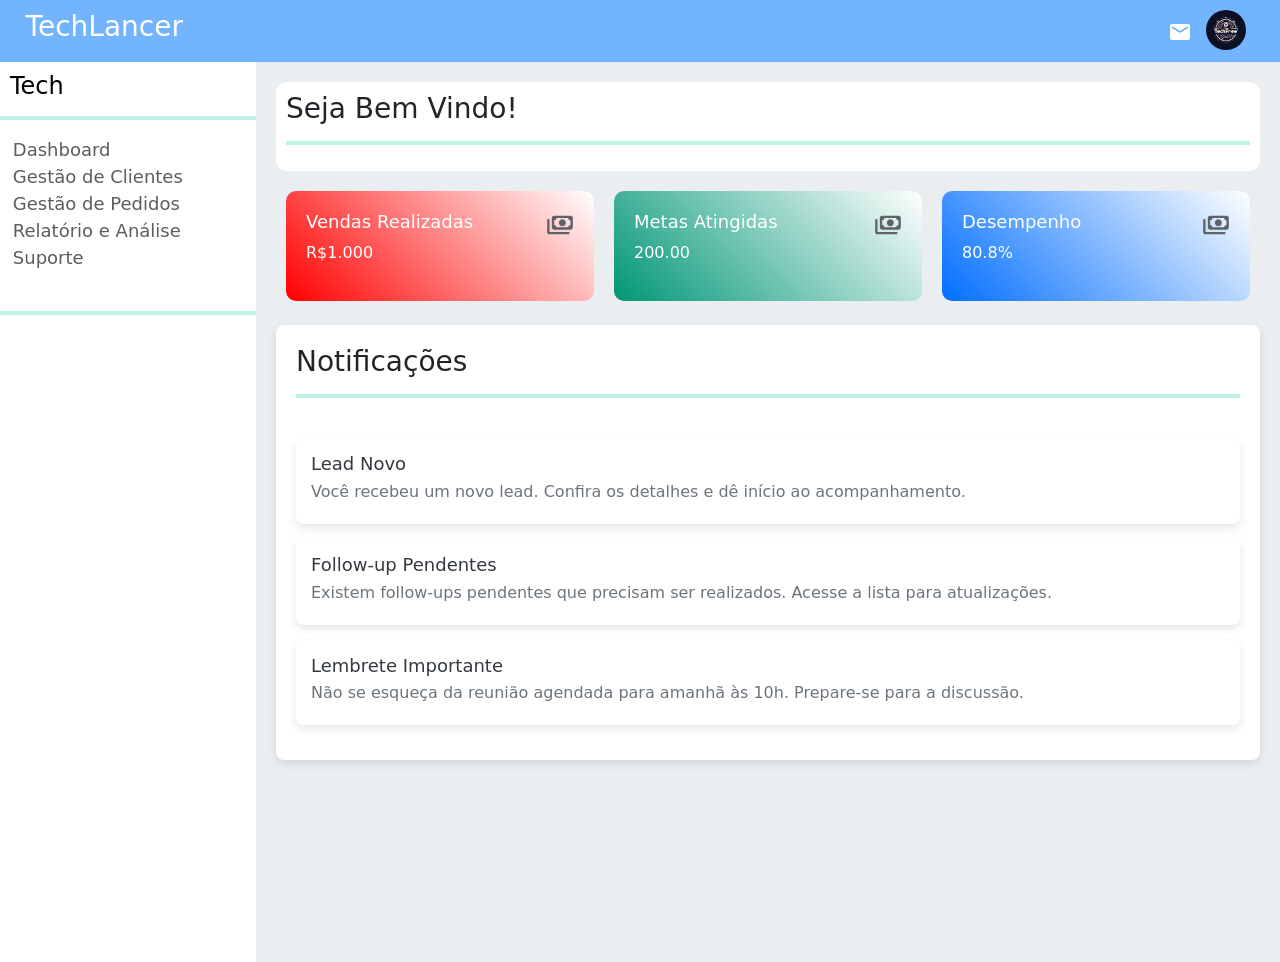
==== commit 80dfb129: "." ====
--- a/interface_tec.html
+++ b/interface_tec.html
@@ -55,7 +55,7 @@
                 <div style="background: linear-gradient(45deg, #009675, rgb(255, 255, 255));"class="box-info-single">
                     <div class="info-text">
                         <h3>Metas Atingidas</h3>
-                        <p></p>
+                        <p>200.00</p>
                     </div>
                     <svg xmlns="http://www.w3.org/2000/svg" height="28px" viewBox="0 -960 960 960" width="28px" fill="#5f6368"><path d="M560-440q-50 0-85-35t-35-85q0-50 35-85t85-35q50 0 85 35t35 85q0 50-35 85t-85 35ZM280-320q-33 0-56.5-23.5T200-400v-320q0-33 23.5-56.5T280-800h560q33 0 56.5 23.5T920-720v320q0 33-23.5 56.5T840-320H280Zm80-80h400q0-33 23.5-56.5T840-480v-160q-33 0-56.5-23.5T760-720H360q0 33-23.5 56.5T280-640v160q33 0 56.5 23.5T360-400Zm440 240H120q-33 0-56.5-23.5T40-240v-440h80v440h680v80ZM280-400v-320 320Z"/></svg>
                 </div>
